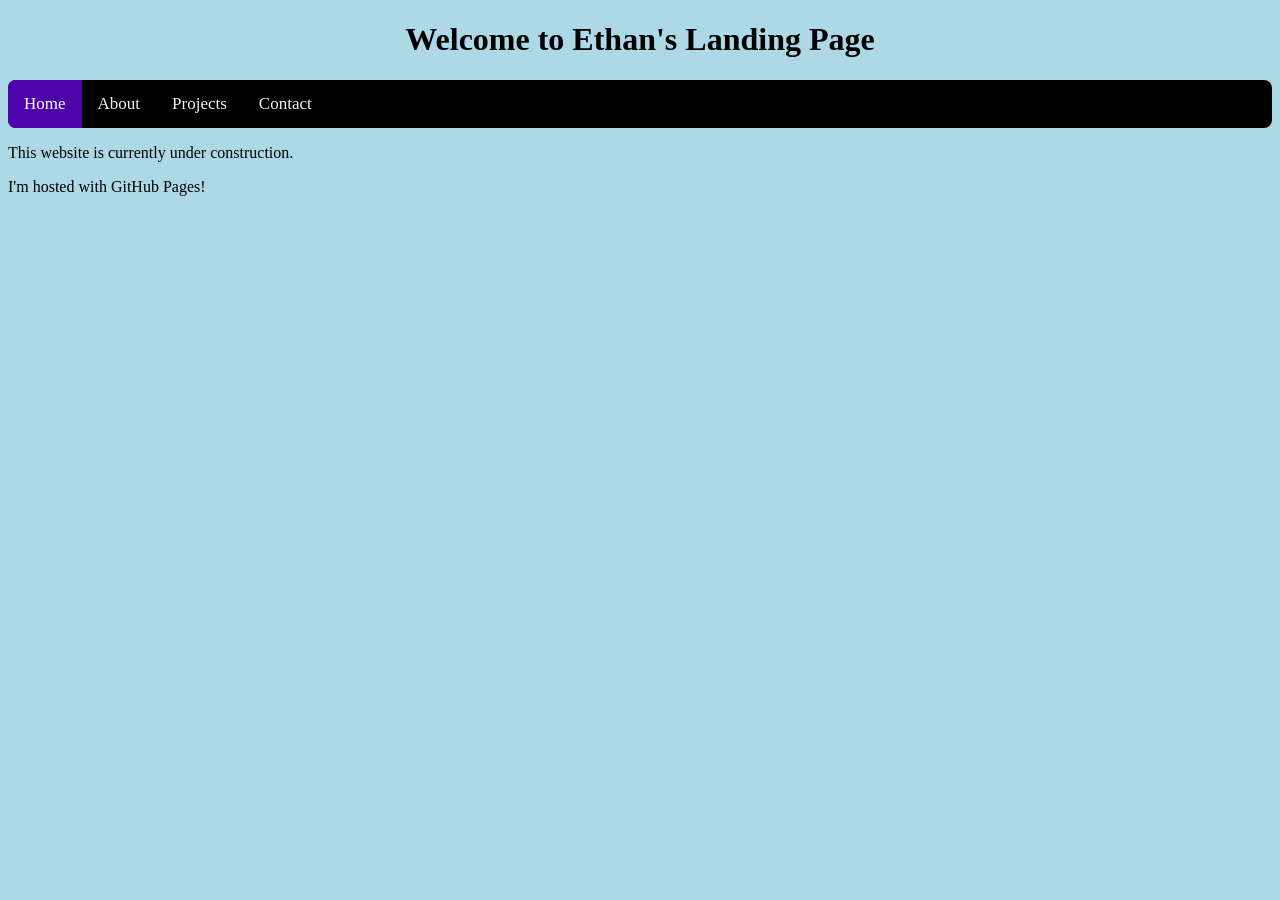
==== index.html @ 08b89a41 "Initial commit" ====
<!DOCTYPE html>
<html>

<head>
    <meta charset="UTF-8">
    <meta name="viewport" content="width=device-width, initial-scale=1.0">
    <title>Ethan's Landing</title>
    <link rel="stylesheet" href="assets/css/style.css">
</head>

<body>
    <h1>Welcome to Ethan's Landing Page</h1>
    <div class="topnav">
        <a class="active" href="index.html">Home</a>
        <a href="about.html">About</a>
        <a href="projects.html">Projects</a>
        <a href="contact.html">Contact</a>
    </div>
    <p>This website is currently under construction.</p>
    <p>I'm hosted with GitHub Pages!</p>
</body>

</html>
---- assets/css/style.css ----
/* ===== GENERAL STYLES ===== */
body {
    background-color: lightblue;
}

/* ===== HEADINGS ===== */
h1 {
    color: black;
    text-align: center;
}

/* ===== NAVIGATION BAR ===== */
.topnav {
    background-color: black;
    border-radius: 8px;
    overflow: hidden;
}

.topnav a {
    float: left;
    color: #f2f2f2;
    text-align: center;
    padding: 14px 16px;
    text-decoration: none;
    font-size: 17px;
}

.topnav a:hover {
    background-color: #8f48c6;
    color: white;
}

.topnav a.active {
    background-color: #4c04aa;
    color: white;
}
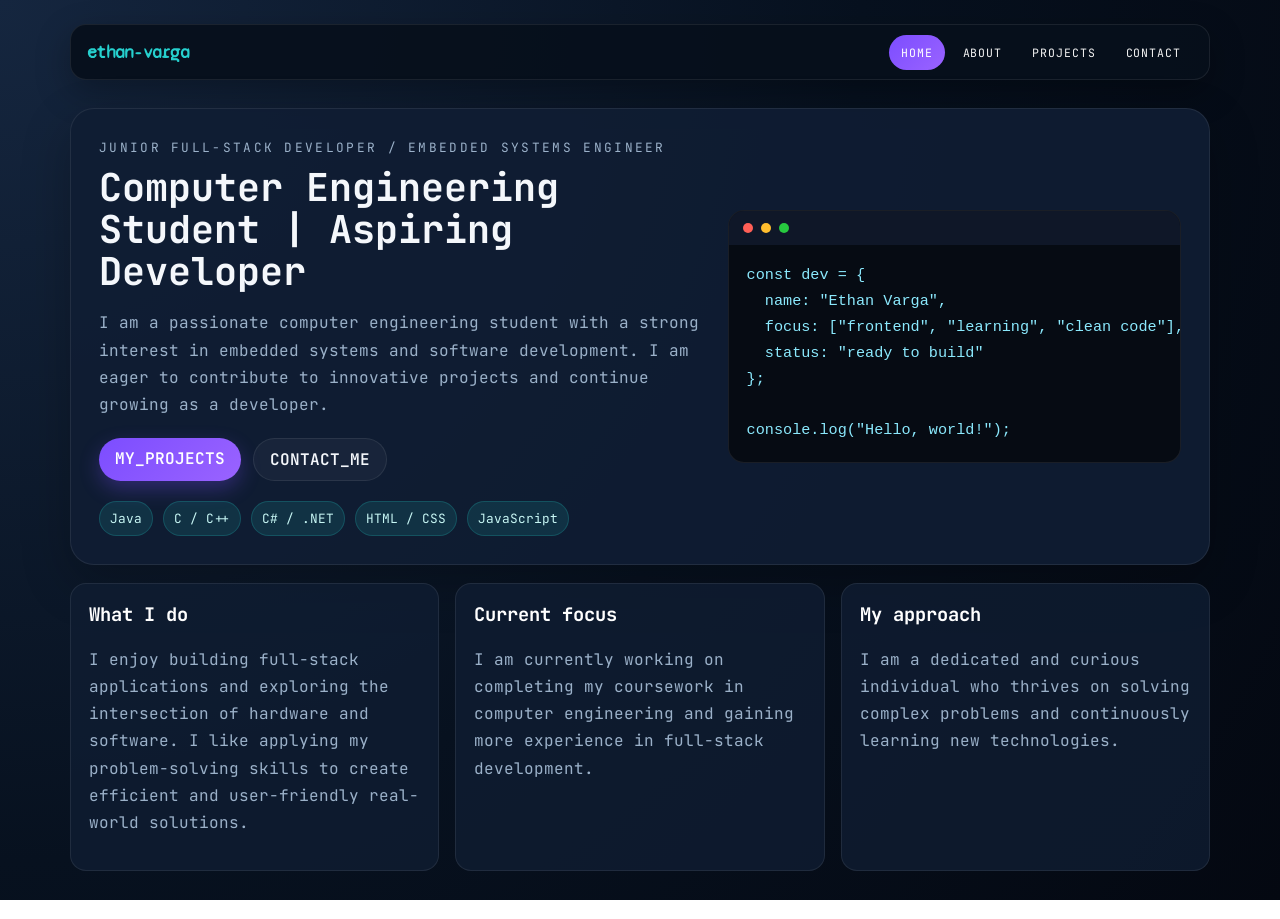
==== commit 12e3f148: "Minor: Reformat home.html to index.html" ====
--- a/index.html
+++ b/index.html
@@ -1,23 +1,85 @@
 <!DOCTYPE html>
-<html>
+<html lang="en">
 
 <head>
     <meta charset="UTF-8">
     <meta name="viewport" content="width=device-width, initial-scale=1.0">
-    <title>Ethan's Landing</title>
+    <title>Ethan Varga</title>
     <link rel="stylesheet" href="assets/css/style.css">
+    <link rel="preconnect" href="https://fonts.googleapis.com">
+    <link rel="preconnect" href="https://fonts.gstatic.com" crossorigin>
+    <link href="https://fonts.googleapis.com/css2?family=JetBrains+Mono:wght@300;400;500&display=swap" rel="stylesheet">
+    <link href="https://fonts.googleapis.com/css2?family=Syne+Mono:wght@400;500;600;700;800&family=JetBrains+Mono:wght@300;400;500&display=swap" rel="stylesheet">
 </head>
 
 <body>
-    <h1>Welcome to Ethan's Landing Page</h1>
-    <div class="topnav">
-        <a class="active" href="index.html">Home</a>
-        <a href="about.html">About</a>
-        <a href="projects.html">Projects</a>
-        <a href="contact.html">Contact</a>
+    <div class="page-shell">
+        <nav class="topnav">
+            <h1>Ethan-Varga</h1>
+            <div class="nav-links">
+                <a class="active" href="index.html">Home</a>
+                <a href="about.html">About</a>
+                <a href="projects.html">Projects</a>
+                <a href="contact.html">Contact</a>
+            </div>
+        </nav>
+
+        <main class="hero">
+            <section class="hero-copy">
+                <p class="eyebrow">Junior Full-Stack Developer / Embedded Systems Engineer</p>
+                <h2>Computer Engineering Student | Aspiring Developer</h2>
+                <!-- TODO: Replace this intro with your own short bio and career goals. -->
+                <p>I am a passionate computer engineering student with a strong interest in embedded systems and software development. I am eager to contribute to innovative projects and continue growing as a developer.</p>
+                <div class="hero-actions">
+                    <!-- TODO: Update this link to your featured project or portfolio destination. -->
+                    <a class="button primary" href="projects.html">MY_PROJECTS</a>
+                    <!-- TODO: Update this link to your preferred contact method. -->
+                    <a class="button secondary" href="contact.html">CONTACT_ME</a>
+                </div>
+                <ul class="highlights">
+                    <!-- TODO: Replace these with your actual skills or tools. -->
+                    <li>Java</li>
+                    <li>C / C++</li>
+                    <li>C# / .NET</li>
+                    <li>HTML / CSS</li>
+                    <li>JavaScript</li>
+                </ul>
+            </section>
+
+            <aside class="terminal-card">
+                <div class="terminal-top">
+                    <span class="dot red"></span>
+                    <span class="dot yellow"></span>
+                    <span class="dot green"></span>
+                </div>
+                <pre><code>const dev = {
+  name: "Ethan Varga",
+  focus: ["frontend", "learning", "clean code"],
+  status: "ready to build"
+};
+
+console.log("Hello, world!");</code></pre>
+            </aside>
+        </main>
+
+        <section class="info-grid">
+            <article class="card">
+                <h3>What I do</h3>
+                <!-- TODO: Add a short description of the kind of work you enjoy building. -->
+                <p>I enjoy building full-stack applications and exploring the intersection of hardware and software. I like applying my problem-solving skills to create efficient and user-friendly real-world solutions.</p>
+            </article>
+            <article class="card">
+                <h3>Current focus</h3>
+                <!-- TODO: Share what you are learning or improving right now. -->
+                <p>I am currently working on completing my coursework in computer engineering and gaining more experience in full-stack development.</p>
+            </article>
+            <article class="card">
+                <h3>My approach</h3>
+                <!-- TODO: Add a sentence that highlights your strengths or personality. -->
+                <p>I am a dedicated and curious individual who thrives on solving complex problems and continuously learning new technologies.</p>
+            </article>
+        </section>
     </div>
-    <p>This website is currently under construction.</p>
-    <p>I'm hosted with GitHub Pages!</p>
 </body>
 
 </html>
--- a/assets/css/style.css
+++ b/assets/css/style.css
@@ -1,36 +1,313 @@
 /* ===== GENERAL STYLES ===== */
+:root {
+    --bg: #07111f;
+    --panel: #101d33;
+    --panel-2: #16243f;
+    --text: #f4f7fb;
+    --muted: #9bb1c9;
+    --accent: #7c4dff;
+    --accent-2: #26d0ce;
+    --border: rgba(255, 255, 255, 0.08);
+}
+
+* {
+    box-sizing: border-box;
+}
+
 body {
-    background-color: lightblue;
-}
-
-/* ===== HEADINGS ===== */
-h1 {
-    color: black;
-    text-align: center;
+    margin: 0;
+    font-family: "JetBrains Mono", monospace;
+    background: radial-gradient(circle at top left, #15263f 0%, var(--bg) 55%, #040811 100%);
+    color: var(--text);
+    min-height: 100vh;
+    min-width: 100%;
+    background-attachment: fixed;
+}
+
+.page-shell {
+    max-width: 1180px;
+    margin: 0 auto;
+    padding: 24px 20px 48px;
 }
 
 /* ===== NAVIGATION BAR ===== */
 .topnav {
-    background-color: black;
-    border-radius: 8px;
+    background: rgba(7, 16, 28, 0.92);
+    border: 1px solid var(--border);
+    border-radius: 16px;
     overflow: hidden;
+    display: flex;
+    align-items: center;
+    justify-content: space-between;
+    padding: 0 16px;
+    box-shadow: 0 12px 35px rgba(0, 0, 0, 0.28);
+}
+
+.topnav h1 {
+    color: var(--accent-2);
+    font-family: "Syne Mono", monospace;
+    letter-spacing: -0.04em;
+    text-transform: lowercase;
+    font-size: 1.15rem;
+    margin: 0;
+    padding: 16px 0;
+}
+
+.nav-links {
+    display: flex;
+    gap: 6px;
 }
 
 .topnav a {
-    float: left;
     color: #f2f2f2;
     text-align: center;
-    padding: 14px 16px;
+    padding: 10px 12px;
     text-decoration: none;
-    font-size: 17px;
+    text-transform: uppercase;
+    font-size: 0.72rem;
+    letter-spacing: 0.08em;
+    border-radius: 999px;
+    transition: background-color 0.2s ease, color 0.2s ease;
 }
 
 .topnav a:hover {
-    background-color: #8f48c6;
+    background-color: rgba(124, 77, 255, 0.22);
     color: white;
 }
 
+a {
+    color: #7dd3fc;
+    text-decoration: none;
+}
+
+a:hover,
+a:visited:hover {
+    color: #ffffff;
+}
+
+a:visited {
+    color: #8be9fd;
+}
+
 .topnav a.active {
-    background-color: #4c04aa;
+    background: linear-gradient(135deg, var(--accent), #9a63ff);
     color: white;
 }
+
+/* ===== HERO ===== */
+.hero {
+    display: grid;
+    grid-template-columns: 1.2fr 0.9fr;
+    gap: 24px;
+    align-items: center;
+    margin-top: 28px;
+    padding: 28px;
+    background: rgba(16, 29, 51, 0.9);
+    border: 1px solid var(--border);
+    border-radius: 24px;
+    box-shadow: 0 18px 50px rgba(0, 0, 0, 0.24);
+}
+
+.eyebrow {
+    margin: 0 0 8px;
+    color: var(--accent-2);
+    font-size: 0.8rem;
+    letter-spacing: 0.18em;
+    text-transform: uppercase;
+}
+
+.hero h2,
+.page-header h2 {
+    font-size: clamp(1.8rem, 3vw, 2.8rem);
+    line-height: 1.1;
+    margin: 0 0 12px;
+}
+
+.hero-copy p,
+.page-intro,
+.card p,
+.content-card p,
+.content-card li {
+    color: var(--muted);
+    line-height: 1.7;
+}
+
+.hero-actions {
+    display: flex;
+    flex-wrap: wrap;
+    gap: 12px;
+    margin: 20px 0;
+}
+
+.button {
+    display: inline-block;
+    padding: 10px 16px;
+    border-radius: 999px;
+    text-decoration: none;
+    font-weight: 600;
+    transition: transform 0.2s ease, box-shadow 0.2s ease;
+}
+
+.button:hover {
+    transform: translateY(-1px);
+}
+
+.button.primary {
+    background: linear-gradient(135deg, var(--accent), #9a63ff);
+    color: white;
+    box-shadow: 0 8px 20px rgba(124, 77, 255, 0.3);
+}
+
+.button.secondary {
+    color: var(--text);
+    border: 1px solid var(--border);
+    background: rgba(255, 255, 255, 0.04);
+}
+
+.highlights {
+    display: flex;
+    flex-wrap: wrap;
+    gap: 10px;
+    padding: 0;
+    margin: 0;
+    list-style: none;
+}
+
+.highlights li {
+    padding: 8px 10px;
+    border-radius: 999px;
+    background: rgba(38, 208, 206, 0.12);
+    border: 1px solid rgba(38, 208, 206, 0.2);
+    color: #c7f6f4;
+    font-size: 0.8rem;
+}
+
+/* ===== TERMINAL CARD ===== */
+.terminal-card {
+    background: #060b13;
+    border: 1px solid var(--border);
+    border-radius: 16px;
+    overflow: hidden;
+    box-shadow: inset 0 1px 0 rgba(255,255,255,0.03);
+}
+
+.terminal-top {
+    display: flex;
+    gap: 8px;
+    padding: 12px 14px;
+    background: #0f1728;
+}
+
+.dot {
+    width: 10px;
+    height: 10px;
+    border-radius: 50%;
+    display: inline-block;
+}
+
+.dot.red { background: #ff5f56; }
+.dot.yellow { background: #ffbd2e; }
+.dot.green { background: #27c93f; }
+
+.terminal-card pre {
+    margin: 0;
+    padding: 18px;
+    color: #8be9fd;
+    font-size: 0.95rem;
+    line-height: 1.7;
+    overflow-x: auto;
+}
+
+/* ===== INFO GRID ===== */
+.info-grid,
+.content-grid {
+    display: grid;
+    grid-template-columns: repeat(3, 1fr);
+    gap: 16px;
+    margin-top: 18px;
+}
+
+.content-grid {
+    grid-template-columns: repeat(2, minmax(0, 1fr));
+}
+
+.card,
+.content-card {
+    background: rgba(16, 29, 51, 0.8);
+    border: 1px solid var(--border);
+    border-radius: 16px;
+    padding: 18px;
+}
+
+.card h3,
+.content-card h3 {
+    margin-top: 0;
+    color: #fff;
+}
+
+.placeholder {
+    border: 1px dashed rgba(38, 208, 206, 0.3);
+    padding: 10px 12px;
+    border-radius: 12px;
+    background: rgba(38, 208, 206, 0.06);
+    color: #cdeff0;
+}
+
+.placeholder-list {
+    display: flex;
+    flex-wrap: wrap;
+    gap: 10px;
+}
+
+.pill {
+    display: inline-block;
+    padding: 8px 10px;
+    border-radius: 999px;
+    background: rgba(124, 77, 255, 0.16);
+    border: 1px solid rgba(124, 77, 255, 0.24);
+    color: #e4dcff;
+    font-size: 0.85rem;
+}
+
+.contact-list {
+    padding-left: 18px;
+    margin: 12px 0 0;
+}
+
+.page-header {
+    margin-top: 28px;
+    padding: 24px 6px 8px;
+}
+
+.page-header h2 {
+    margin-bottom: 8px;
+}
+
+/* ===== RESPONSIVE ===== */
+@media (max-width: 860px) {
+    .hero {
+        grid-template-columns: 1fr;
+    }
+
+    .info-grid,
+    .content-grid {
+        grid-template-columns: 1fr;
+    }
+}
+
+@media (max-width: 600px) {
+    .topnav {
+        flex-direction: column;
+        align-items: flex-start;
+        padding: 12px 14px;
+    }
+
+    .nav-links {
+        flex-wrap: wrap;
+        margin-top: 8px;
+    }
+
+    .hero {
+        padding: 20px;
+    }
+}
